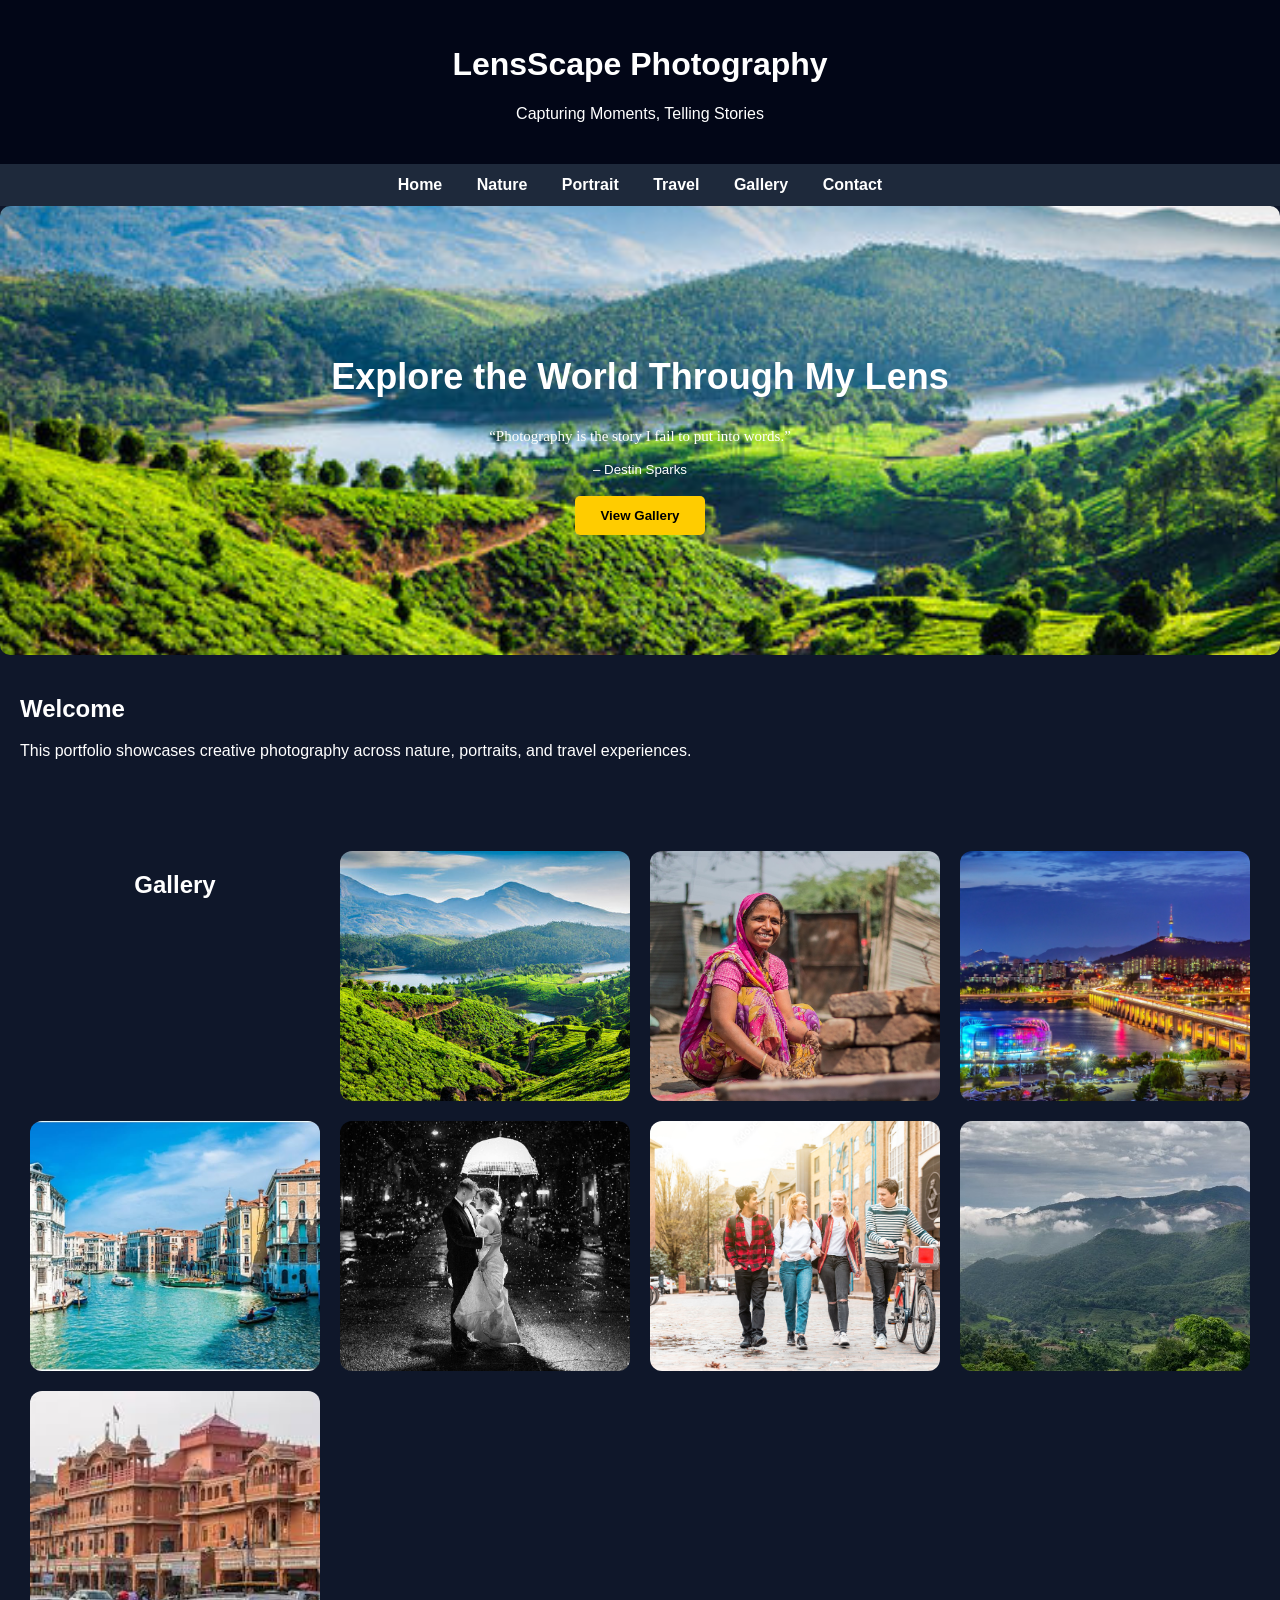
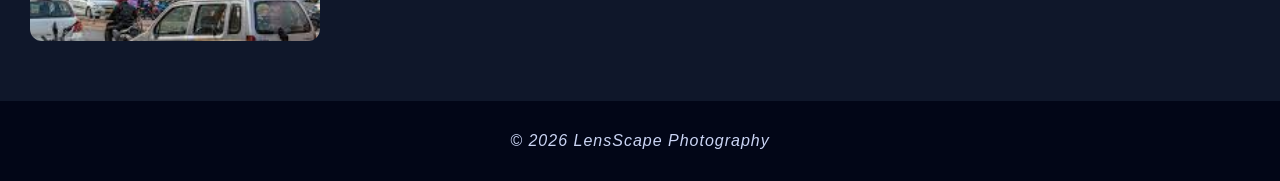
==== index.html @ 8bd15cad "Add files via upload initial website upload" ====
<!DOCTYPE html>
<html lang="en">
<head>
    <meta charset="UTF-8">
    <meta name="description" content="LensScape Photography Portfolio">
    <meta name="viewport" content="width=device-width, initial-scale=1.0">
    <title>LensScape Photography</title>
    <link rel="stylesheet" href="style.css">
</head>

<body>

<header>
    <h1>LensScape Photography</h1>
    <p>Capturing Moments, Telling Stories</p>
</header>

<nav>
    <a href="#">Home</a>
    <a href="#">Nature</a>
    <a href="#">Portrait</a>
    <a href="#">Travel</a>
    <a href="#gallery">Gallery</a>
    <a href="#">Contact</a>
</nav>

<main>

<!-- HERO -->
<section class="hero">
    <h2>Explore the World Through My Lens</h2>

    <p id="quote">“Photography is the story I fail to put into words.”</p>
    <small id="author">– Destin Sparks</small>

    <br><br>
    <button onclick="scrollToGallery()">View Gallery</button>
</section>

<!-- WELCOME -->
<section class="welcome">
    <h2>Welcome</h2>
    <p>This portfolio showcases creative photography across nature, portraits, and travel experiences.</p>
</section>

<!-- GALLERY -->
<section id="gallery" class="gallery">
    <h2>Gallery</h2>

    <img src="nature.jpg" alt="Nature">
    <img src="portrait.jpg" alt="Portrait">
    <img src="travel.jpg" alt="Travel">
    <img src="city.jpg" alt="City">
    <img src="night.jpg" alt="Night">
    <img src="people.jpg" alt="People">
    <img src="mountain.jpg" alt="Mountain">
    <img src="street.jpg" alt="Street">

</section>

</main>

<footer>
    <p>© 2026 LensScape Photography</p>
</footer>

<script>
function scrollToGallery() {
    document.getElementById("gallery").scrollIntoView({ behavior: "smooth" });
}

const quotes = [
{ text: "Photography is the story I fail to put into words.", author: "Destin Sparks" },
{ text: "A picture is worth a thousand words.", author: "Fred R. Barnard" },
{ text: "Photography is the only language that can be understood anywhere in the world.", author: "Bruno Barbey" },
{ text: "In photography there is a reality so subtle that it becomes more real than reality.", author: "Alfred Stieglitz" },
{ text: "Taking pictures is savoring life intensely.", author: "Marc Riboud" },
{ text: "Your first 10,000 photographs are your worst.", author: "Henri Cartier-Bresson" },
{ text: "Photography takes an instant out of time.", author: "Dorothea Lange" },
{ text: "A photograph is a secret about a secret.", author: "Diane Arbus" },
{ text: "The best thing about a picture is that it never changes.", author: "Andy Warhol" },
{ text: "There are always two people in every picture.", author: "Ansel Adams" },
{ text: "Photography is truth.", author: "Jean-Luc Godard" },
{ text: "To me, photography is an art of observation.", author: "Elliott Erwitt" },
{ text: "A good photograph is knowing where to stand.", author: "Ansel Adams" },
{ text: "You don’t take a photograph, you make it.", author: "Ansel Adams" },
{ text: "The camera is an instrument that teaches people how to see.", author: "Dorothea Lange" },
{ text: "Photography helps people to see.", author: "Berenice Abbott" },
{ text: "A photograph is the pause button of life.", author: "Ty Holland" },
{ text: "Great photography is about depth of feeling.", author: "Peter Adams" },
{ text: "The eye should learn to listen before it looks.", author: "Robert Frank" },
{ text: "Photography is a way of feeling, of touching, of loving.", author: "Aaron Siskind" }
];

let index = 0;

setInterval(() => {
    index = (index + 1) % quotes.length;
    document.getElementById("quote").innerText = "“" + quotes[index].text + "”";
    document.getElementById("author").innerText = "– " + quotes[index].author;
}, 10000);
</script>

</body>
</html>
---- style.css ----
body {
    font-family: Arial, sans-serif;
    margin: 0;
    background-color: #0f172a;
    color: white;
}

/* HEADER */
header {
    background-color: #020617;
    text-align: center;
    padding: 25px;
}

/* NAV */
nav {
    background-color: #1e293b;
    text-align: center;
    padding: 12px;
}

nav a {
    color: white;
    margin: 15px;
    text-decoration: none;
    font-weight: bold;
}

nav a:hover {
    color: #ffcc00;
}

/* HERO */
.hero {
    background-image: url("nature.jpg");
    background-size: cover;
    background-position: center;
    padding: 120px 20px;
    text-align: center;
    border-radius: 10px;
}

.hero h2 {
    font-size: 36px;
}

.hero p {
    font-family: "Times New Roman", serif;
    font-size: 15px;
}

/* BUTTON */
button {
    padding: 12px 25px;
    border: none;
    background-color: #ffcc00;
    color: black;
    font-weight: bold;
    cursor: pointer;
    border-radius: 5px;
}

button:hover {
    background-color: #e6b800;
}

/* WELCOME */
.welcome {
    margin-bottom: 25px;
    padding: 20px;
}

/* GALLERY GRID */
.gallery {
    padding: 30px;
    text-align: center;
    display: grid;
    grid-template-columns: repeat(auto-fit, minmax(250px, 1fr));
    gap: 20px;
}

.gallery img {
    width: 100%;
    height: 250px;
    object-fit: cover;
    border-radius: 12px;
    transition: transform 0.3s, box-shadow 0.3s;
}

.gallery img:hover {
    transform: scale(1.05);
    box-shadow: 0 10px 25px rgba(0,0,0,0.5);
}

/* FOOTER */
footer {
    background-color: #020617;
    text-align: center;
    padding: 15px;
    margin-top: 30px;
}

footer p {
    font-style: italic;
    letter-spacing: 1px;
    color: #cbd5f5;
}
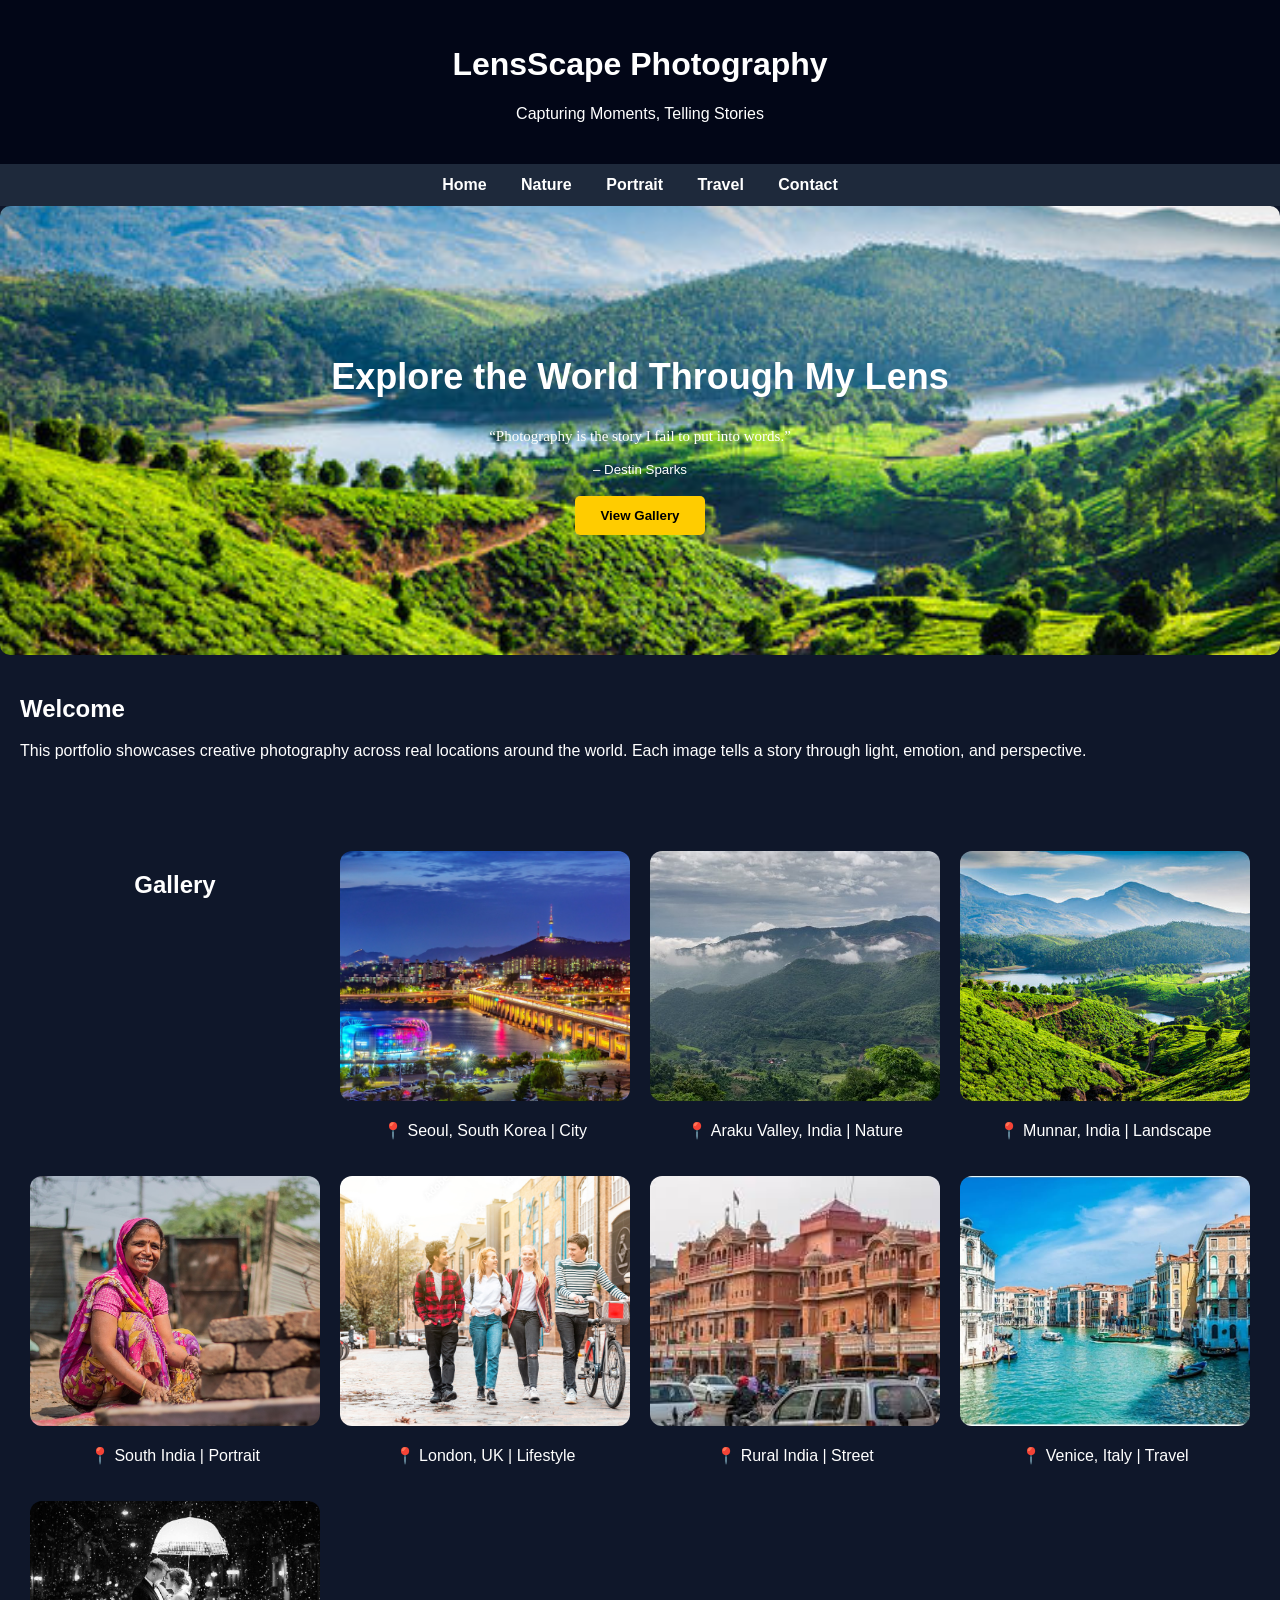
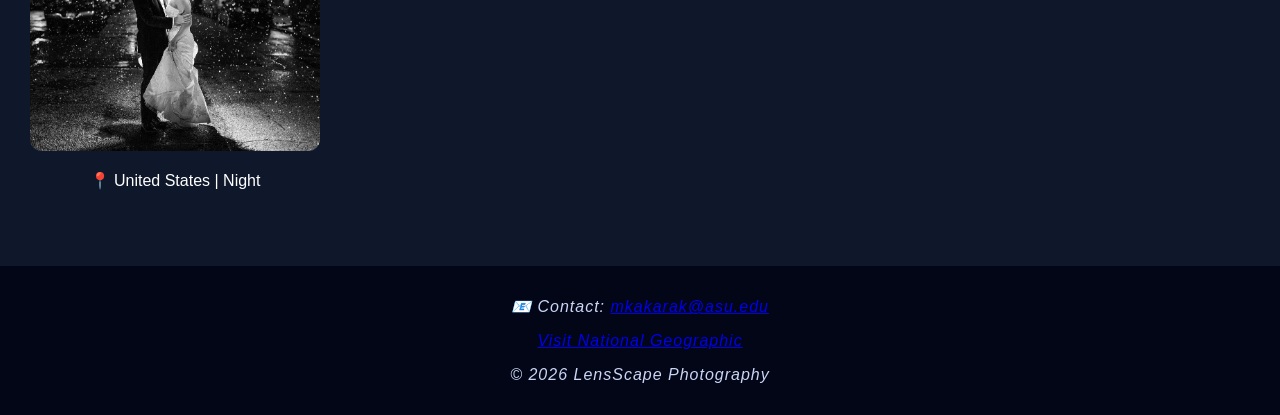
==== commit f503e559: "Update index.html" ====
--- a/index.html
+++ b/index.html
@@ -1,11 +1,22 @@
 <!DOCTYPE html>
 <html lang="en">
+
 <head>
     <meta charset="UTF-8">
     <meta name="description" content="LensScape Photography Portfolio">
+    <meta name="keywords" content="photography, portfolio, travel, nature, portrait, gallery">
     <meta name="viewport" content="width=device-width, initial-scale=1.0">
     <title>LensScape Photography</title>
     <link rel="stylesheet" href="style.css">
+
+    <!-- GOOGLE ANALYTICS (REPLACE G-XXXX WITH YOUR REAL ID) -->
+    <script async src="https://www.googletagmanager.com/gtag/js?id=G-XXXX"></script>
+    <script>
+        window.dataLayer = window.dataLayer || [];
+        function gtag(){dataLayer.push(arguments);}
+        gtag('js', new Date());
+        gtag('config', 'G-P7VDQ8RH5F');
+    </script>
 </head>
 
 <body>
@@ -16,12 +27,11 @@
 </header>
 
 <nav>
-    <a href="#">Home</a>
-    <a href="#">Nature</a>
-    <a href="#">Portrait</a>
-    <a href="#">Travel</a>
-    <a href="#gallery">Gallery</a>
-    <a href="#">Contact</a>
+    <a href="index.html">Home</a>
+    <a href="nature.html">Nature</a>
+    <a href="portrait.html">Portrait</a>
+    <a href="travel.html">Travel</a>
+    <a href="contact.html">Contact</a>
 </nav>
 
 <main>
@@ -40,27 +50,67 @@
 <!-- WELCOME -->
 <section class="welcome">
     <h2>Welcome</h2>
-    <p>This portfolio showcases creative photography across nature, portraits, and travel experiences.</p>
+    <p>This portfolio showcases creative photography across real locations around the world. Each image tells a story through light, emotion, and perspective.</p>
 </section>
 
 <!-- GALLERY -->
 <section id="gallery" class="gallery">
     <h2>Gallery</h2>
 
-    <img src="nature.jpg" alt="Nature">
-    <img src="portrait.jpg" alt="Portrait">
-    <img src="travel.jpg" alt="Travel">
-    <img src="city.jpg" alt="City">
-    <img src="night.jpg" alt="Night">
-    <img src="people.jpg" alt="People">
-    <img src="mountain.jpg" alt="Mountain">
-    <img src="street.jpg" alt="Street">
+    <div class="image-box">
+        <img src="travel.jpg" alt="City view in Seoul">
+        <p>📍 Seoul, South Korea | City</p>
+    </div>
+
+    <div class="image-box">
+        <img src="mountain.jpg" alt="Araku Valley mountains">
+        <p>📍 Araku Valley, India | Nature</p>
+    </div>
+
+    <div class="image-box">
+        <img src="nature.jpg" alt="Munnar hills landscape">
+        <p>📍 Munnar, India | Landscape</p>
+    </div>
+
+    <div class="image-box">
+        <img src="portrait.jpg" alt="Portrait photography in South India">
+        <p>📍 South India | Portrait</p>
+    </div>
+
+    <div class="image-box">
+        <img src="people.jpg" alt="People in London street">
+        <p>📍 London, UK | Lifestyle</p>
+    </div>
+
+    <div class="image-box">
+        <img src="street.jpg" alt="Rural India street scene">
+        <p>📍 Rural India | Street</p>
+    </div>
+
+    <div class="image-box">
+        <img src="city.jpg" alt="Venice canals">
+        <p>📍 Venice, Italy | Travel</p>
+    </div>
+
+    <div class="image-box">
+        <img src="night.jpg" alt="Night city in USA">
+        <p>📍 United States | Night</p>
+    </div>
 
 </section>
 
 </main>
 
 <footer>
+    <p>📧 Contact: <a href="mailto:mkakarak@asu.edu">mkakarak@asu.edu</a></p>
+
+    <!-- REQUIRED EXTERNAL LINK -->
+    <p>
+        <a href="https://www.nationalgeographic.com" target="_blank">
+            Visit National Geographic
+        </a>
+    </p>
+
     <p>© 2026 LensScape Photography</p>
 </footer>
 
@@ -69,6 +119,7 @@
     document.getElementById("gallery").scrollIntoView({ behavior: "smooth" });
 }
 
+// Quotes rotation
 const quotes = [
 { text: "Photography is the story I fail to put into words.", author: "Destin Sparks" },
 { text: "A picture is worth a thousand words.", author: "Fred R. Barnard" },
@@ -98,8 +149,8 @@
     index = (index + 1) % quotes.length;
     document.getElementById("quote").innerText = "“" + quotes[index].text + "”";
     document.getElementById("author").innerText = "– " + quotes[index].author;
-}, 10000);
+}, 20000);
 </script>
 
 </body>
-</html>+</html>
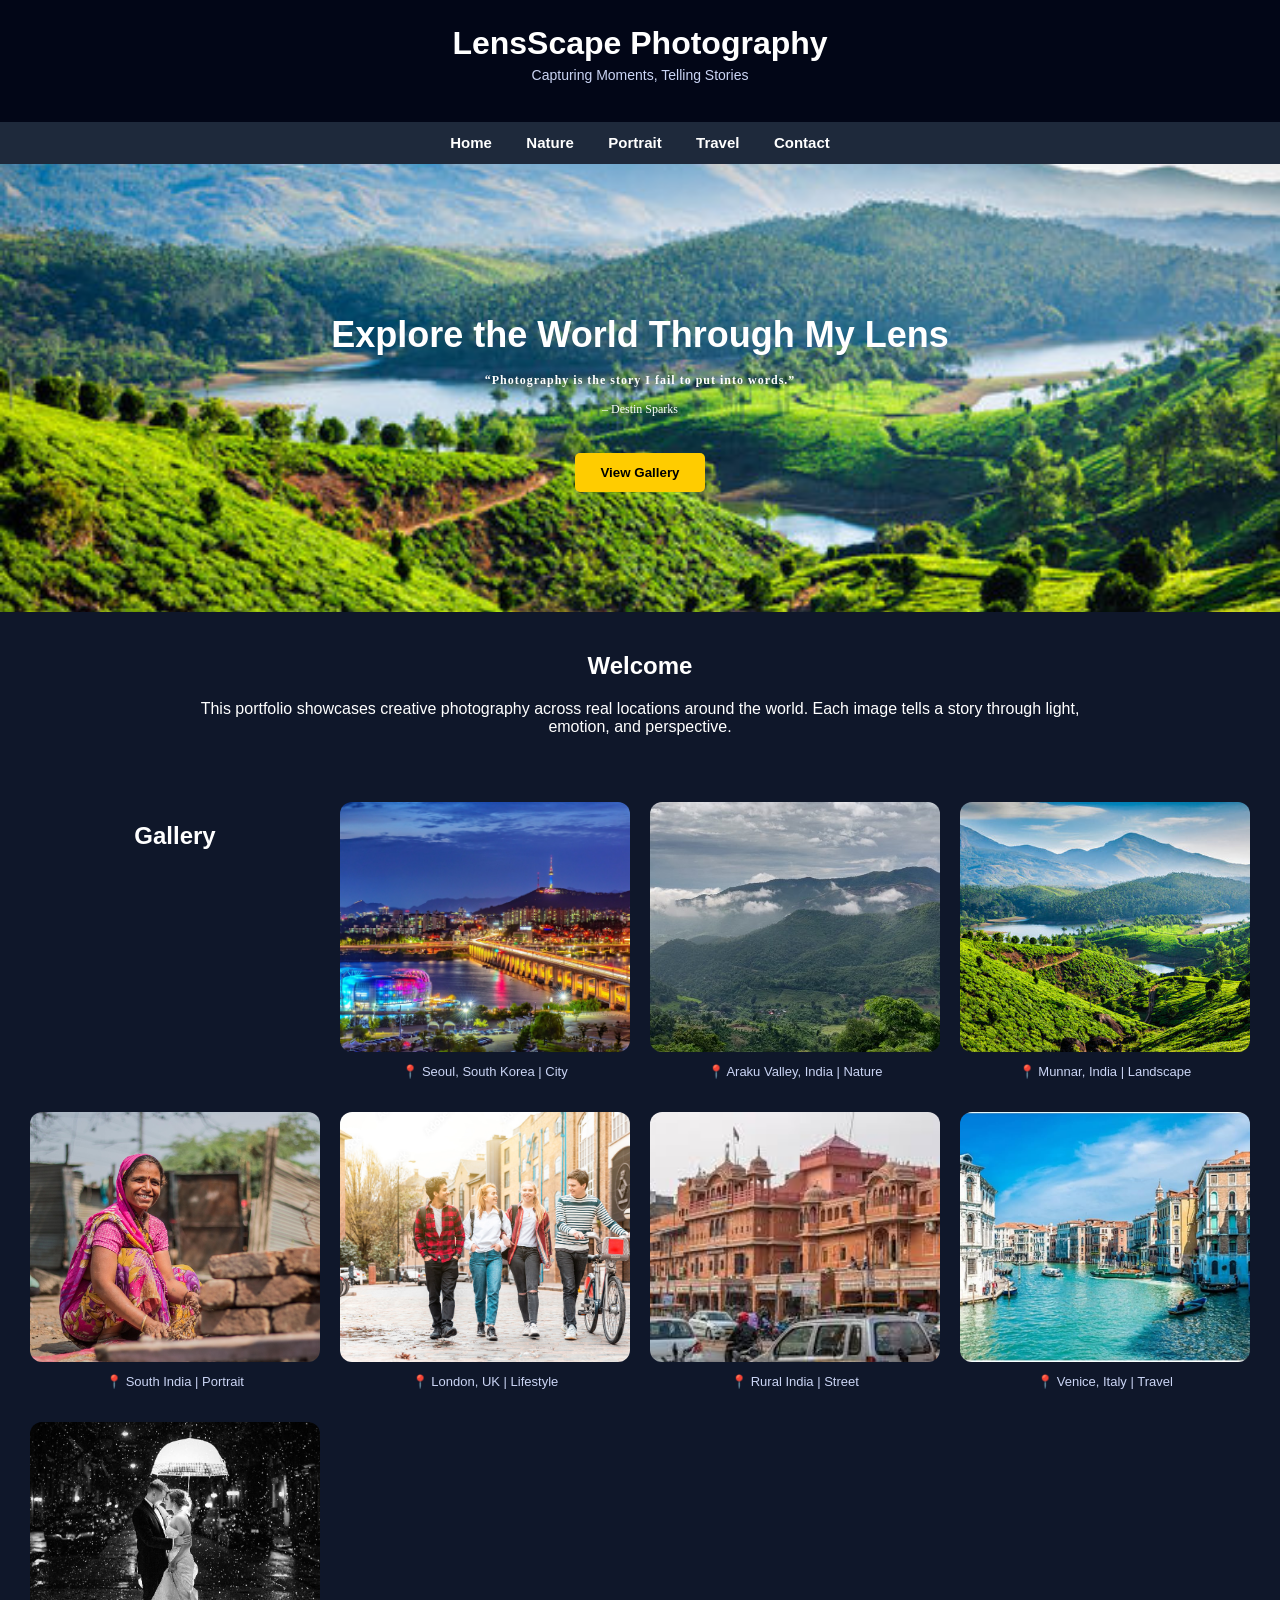
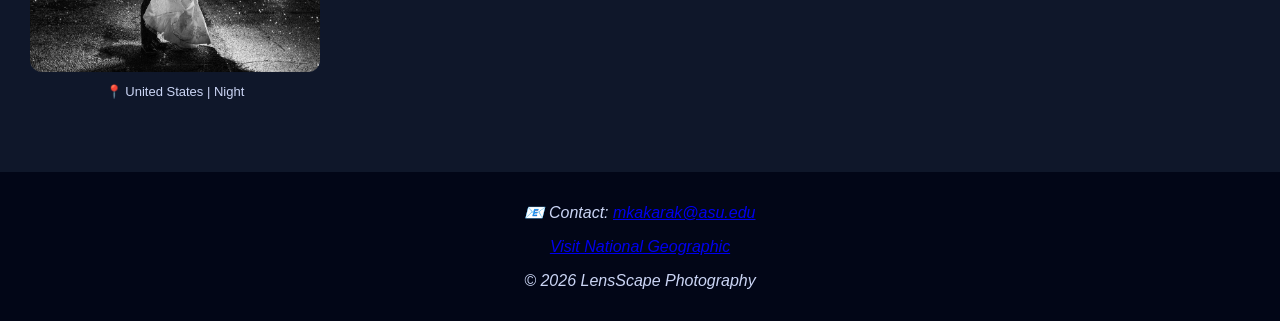
==== commit b3cb5a94: "Add files via upload" ====
--- a/index.html
+++ b/index.html
@@ -153,4 +153,4 @@
 </script>
 
 </body>
-</html>
+</html>
--- a/style.css
+++ b/style.css
@@ -1,3 +1,4 @@
+/* GLOBAL */
 body {
     font-family: Arial, sans-serif;
     margin: 0;
@@ -12,7 +13,17 @@
     padding: 25px;
 }
 
-/* NAV */
+header h1 {
+    margin: 0;
+}
+
+header p {
+    margin-top: 5px;
+    font-size: 14px;
+    color: #cbd5f5;
+}
+
+/* NAVIGATION */
 nav {
     background-color: #1e293b;
     text-align: center;
@@ -24,29 +35,44 @@
     margin: 15px;
     text-decoration: none;
     font-weight: bold;
+    font-size: 15px;
+    transition: color 0.3s;
 }
 
 nav a:hover {
     color: #ffcc00;
 }
 
-/* HERO */
+/* HERO SECTION */
 .hero {
     background-image: url("nature.jpg");
     background-size: cover;
     background-position: center;
     padding: 120px 20px;
     text-align: center;
-    border-radius: 10px;
 }
 
 .hero h2 {
     font-size: 36px;
+    margin-bottom: 15px;
 }
 
+/* QUOTE STYLE */
 .hero p {
     font-family: "Times New Roman", serif;
-    font-size: 15px;
+    font-size: 12px;
+    letter-spacing: 1px;
+    line-height: 1.6;
+    font-weight: bold;
+    text-shadow: 0 0 8px rgba(0,0,0,0.7);
+}
+
+#author {
+    font-family: "Times New Roman", serif;
+    font-size: 12px;
+    display: block;
+    margin-top: 5px;
+    text-shadow: 0 0 8px rgba(0,0,0,0.7);
 }
 
 /* BUTTON */
@@ -58,16 +84,20 @@
     font-weight: bold;
     cursor: pointer;
     border-radius: 5px;
+    transition: background 0.3s, transform 0.2s;
 }
 
 button:hover {
     background-color: #e6b800;
+    transform: scale(1.05);
 }
 
-/* WELCOME */
+/* WELCOME SECTION */
 .welcome {
-    margin-bottom: 25px;
     padding: 20px;
+    text-align: center;
+    max-width: 900px;
+    margin: auto;
 }
 
 /* GALLERY GRID */
@@ -79,6 +109,12 @@
     gap: 20px;
 }
 
+/* IMAGE BOX */
+.image-box {
+    text-align: center;
+}
+
+/* IMAGES */
 .gallery img {
     width: 100%;
     height: 250px;
@@ -92,6 +128,44 @@
     box-shadow: 0 10px 25px rgba(0,0,0,0.5);
 }
 
+/* IMAGE TEXT */
+.image-box p {
+    margin-top: 8px;
+    font-size: 13px;
+    color: #cbd5f5;
+}
+
+/* TABLE STYLE */
+table {
+    border-collapse: collapse;
+    margin: 20px auto;
+    width: 100%;
+    max-width: 600px;
+}
+
+th, td {
+    border: 1px solid white;
+    padding: 10px;
+    text-align: center;
+}
+
+/* FORM STYLE */
+form {
+    margin-top: 20px;
+}
+
+input, textarea {
+    width: 260px;
+    padding: 8px;
+    margin-top: 5px;
+    border-radius: 5px;
+    border: none;
+}
+
+textarea {
+    height: 80px;
+}
+
 /* FOOTER */
 footer {
     background-color: #020617;
@@ -102,6 +176,17 @@
 
 footer p {
     font-style: italic;
-    letter-spacing: 1px;
     color: #cbd5f5;
+}
+
+/* RESPONSIVE */
+@media (max-width: 600px) {
+    .hero h2 {
+        font-size: 24px;
+    }
+
+    nav a {
+        display: block;
+        margin: 10px 0;
+    }
 }
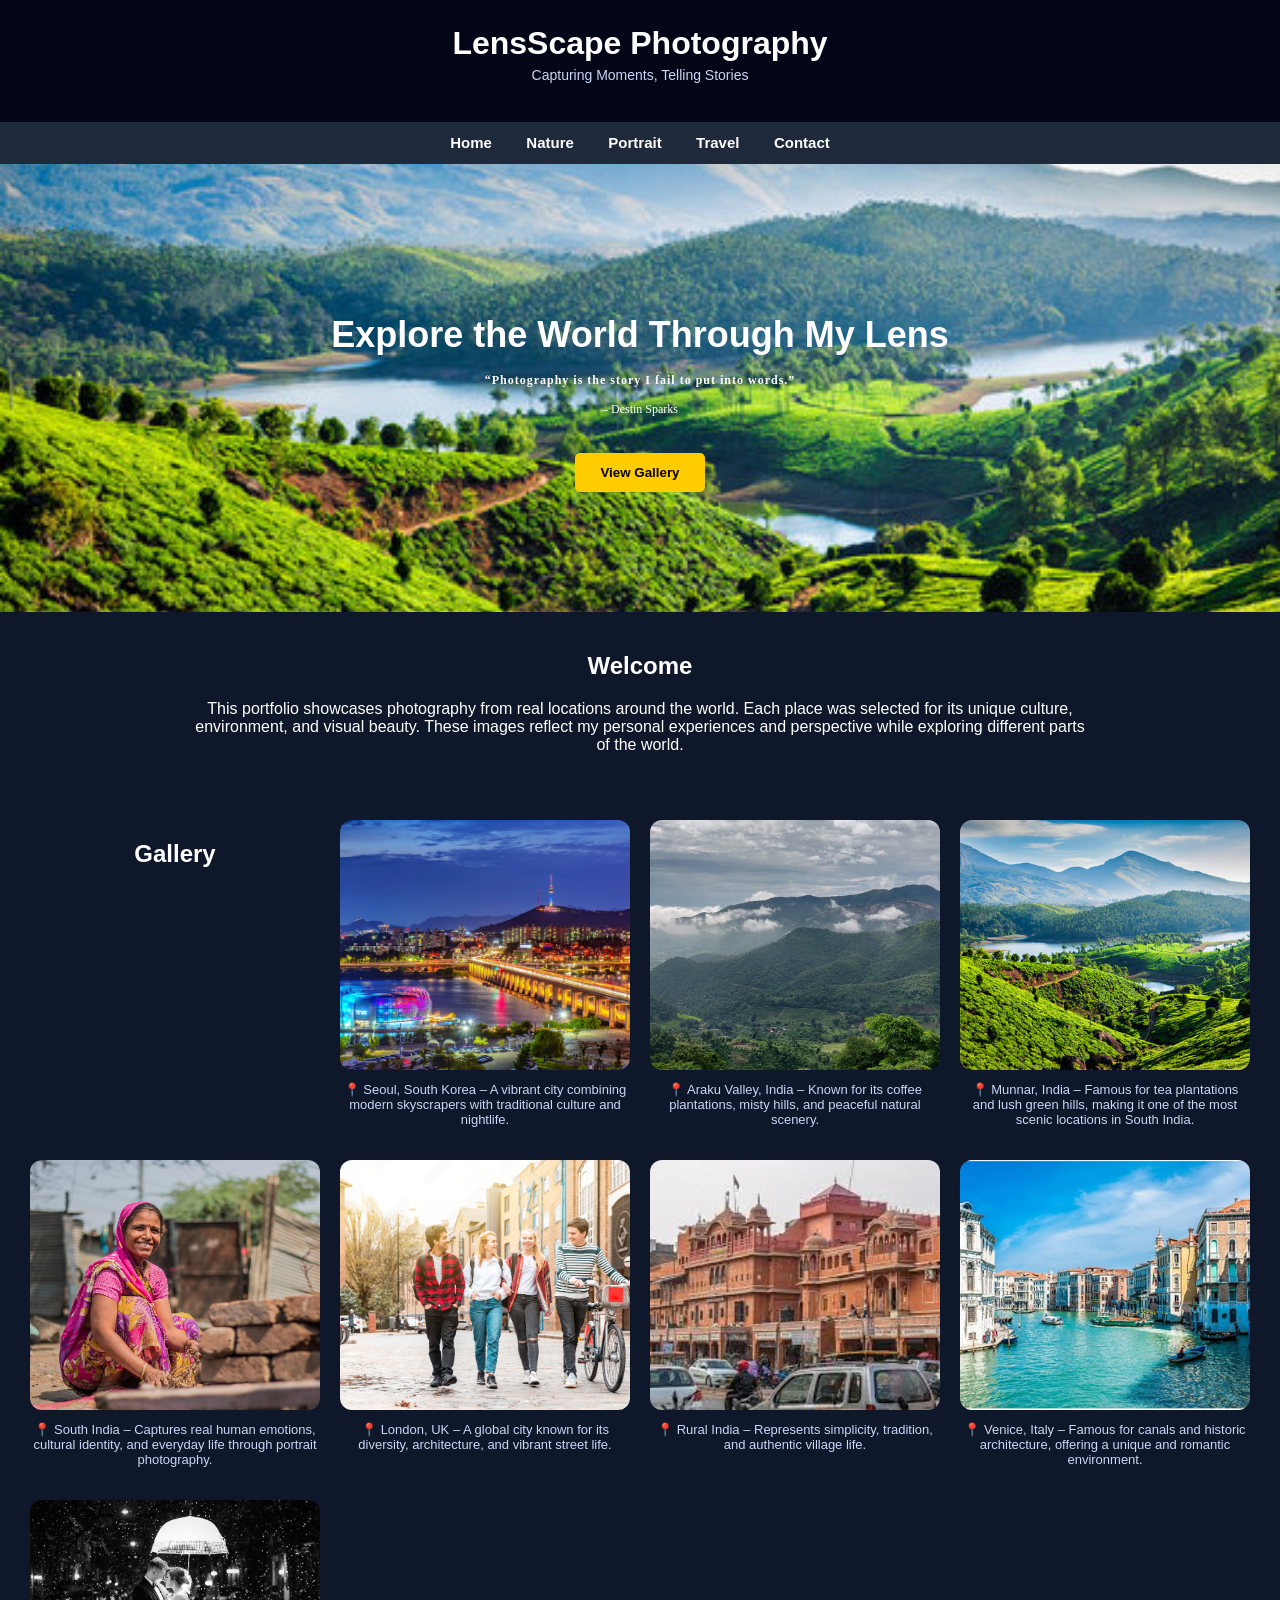
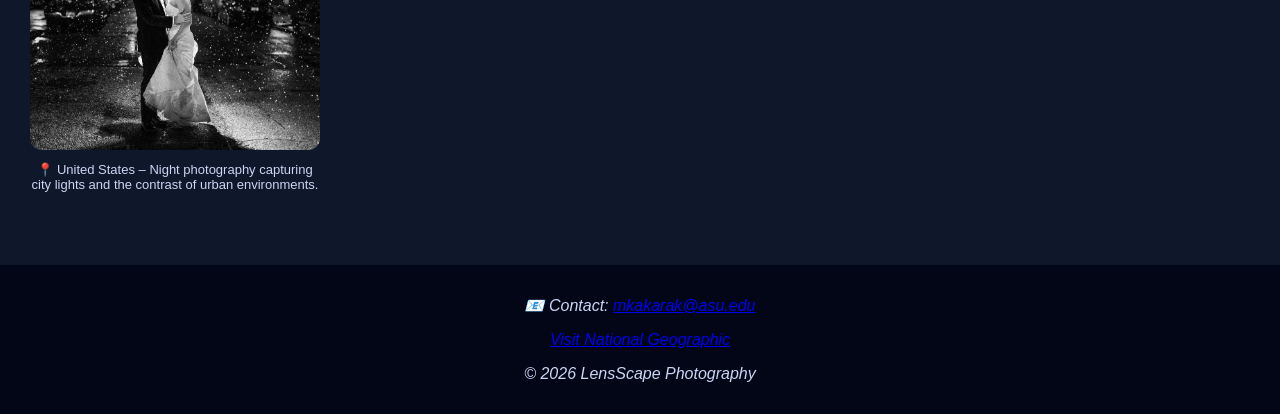
==== commit f0ee1384: "Update index.html" ====
--- a/index.html
+++ b/index.html
@@ -9,8 +9,8 @@
     <title>LensScape Photography</title>
     <link rel="stylesheet" href="style.css">
 
-    <!-- GOOGLE ANALYTICS (REPLACE G-XXXX WITH YOUR REAL ID) -->
-    <script async src="https://www.googletagmanager.com/gtag/js?id=G-XXXX"></script>
+    <!-- GOOGLE ANALYTICS -->
+    <script async src="https://www.googletagmanager.com/gtag/js?id=G-P7VDQ8RH5F"></script>
     <script>
         window.dataLayer = window.dataLayer || [];
         function gtag(){dataLayer.push(arguments);}
@@ -50,7 +50,7 @@
 <!-- WELCOME -->
 <section class="welcome">
     <h2>Welcome</h2>
-    <p>This portfolio showcases creative photography across real locations around the world. Each image tells a story through light, emotion, and perspective.</p>
+    <p>This portfolio showcases photography from real locations around the world. Each place was selected for its unique culture, environment, and visual beauty. These images reflect my personal experiences and perspective while exploring different parts of the world.</p>
 </section>
 
 <!-- GALLERY -->
@@ -59,42 +59,58 @@
 
     <div class="image-box">
         <img src="travel.jpg" alt="City view in Seoul">
-        <p>📍 Seoul, South Korea | City</p>
+        <div class="overlay">
+            <p>📍 Seoul, South Korea – A vibrant city combining modern skyscrapers with traditional culture and nightlife.</p>
+        </div>
     </div>
 
     <div class="image-box">
         <img src="mountain.jpg" alt="Araku Valley mountains">
-        <p>📍 Araku Valley, India | Nature</p>
+        <div class="overlay">
+            <p>📍 Araku Valley, India – Known for its coffee plantations, misty hills, and peaceful natural scenery.</p>
+        </div>
     </div>
 
     <div class="image-box">
         <img src="nature.jpg" alt="Munnar hills landscape">
-        <p>📍 Munnar, India | Landscape</p>
+        <div class="overlay">
+            <p>📍 Munnar, India – Famous for tea plantations and lush green hills, making it one of the most scenic locations in South India.</p>
+        </div>
     </div>
 
     <div class="image-box">
         <img src="portrait.jpg" alt="Portrait photography in South India">
-        <p>📍 South India | Portrait</p>
+        <div class="overlay">
+            <p>📍 South India – Captures real human emotions, cultural identity, and everyday life through portrait photography.</p>
+        </div>
     </div>
 
     <div class="image-box">
         <img src="people.jpg" alt="People in London street">
-        <p>📍 London, UK | Lifestyle</p>
+        <div class="overlay">
+            <p>📍 London, UK – A global city known for its diversity, architecture, and vibrant street life.</p>
+        </div>
     </div>
 
     <div class="image-box">
         <img src="street.jpg" alt="Rural India street scene">
-        <p>📍 Rural India | Street</p>
+        <div class="overlay">
+            <p>📍 Rural India – Represents simplicity, tradition, and authentic village life.</p>
+        </div>
     </div>
 
     <div class="image-box">
         <img src="city.jpg" alt="Venice canals">
-        <p>📍 Venice, Italy | Travel</p>
+        <div class="overlay">
+            <p>📍 Venice, Italy – Famous for canals and historic architecture, offering a unique and romantic environment.</p>
+        </div>
     </div>
 
     <div class="image-box">
         <img src="night.jpg" alt="Night city in USA">
-        <p>📍 United States | Night</p>
+        <div class="overlay">
+            <p>📍 United States – Night photography capturing city lights and the contrast of urban environments.</p>
+        </div>
     </div>
 
 </section>
@@ -104,7 +120,6 @@
 <footer>
     <p>📧 Contact: <a href="mailto:mkakarak@asu.edu">mkakarak@asu.edu</a></p>
 
-    <!-- REQUIRED EXTERNAL LINK -->
     <p>
         <a href="https://www.nationalgeographic.com" target="_blank">
             Visit National Geographic
@@ -153,4 +168,4 @@
 </script>
 
 </body>
-</html>+</html>
